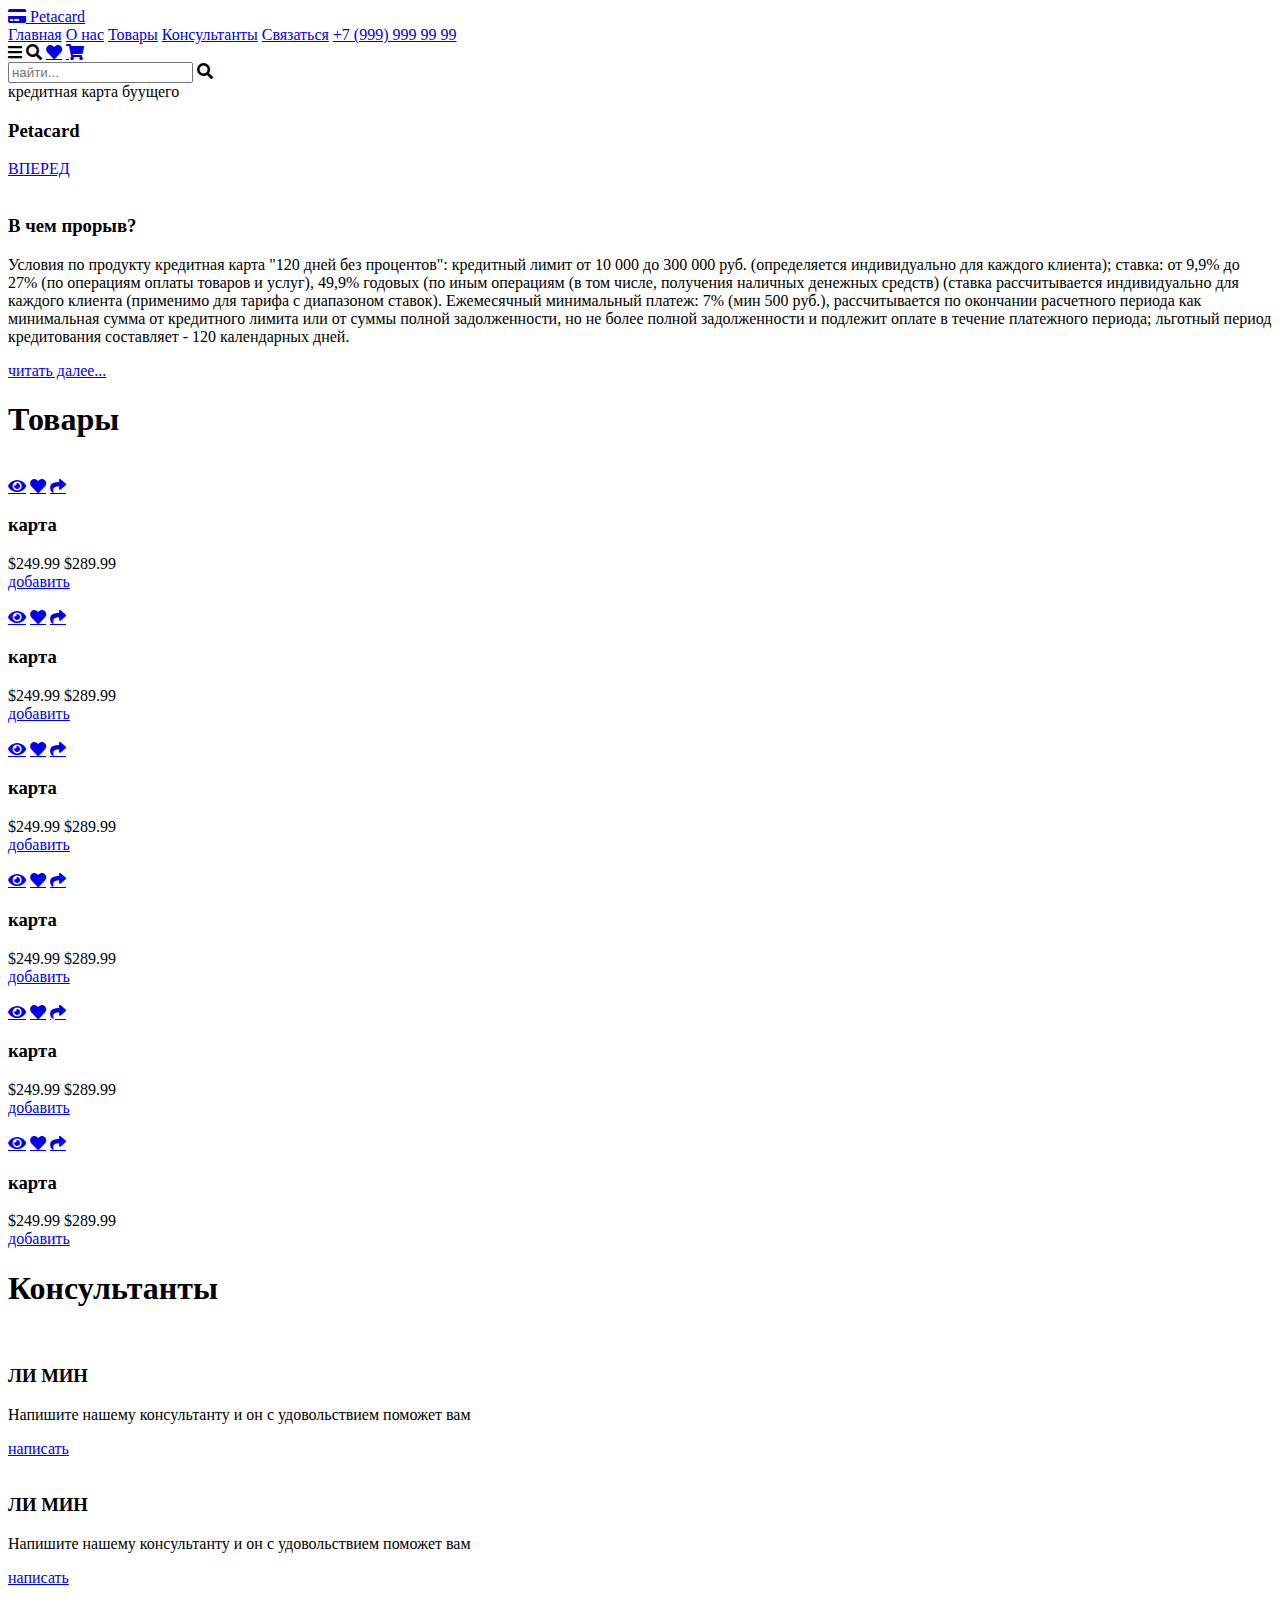
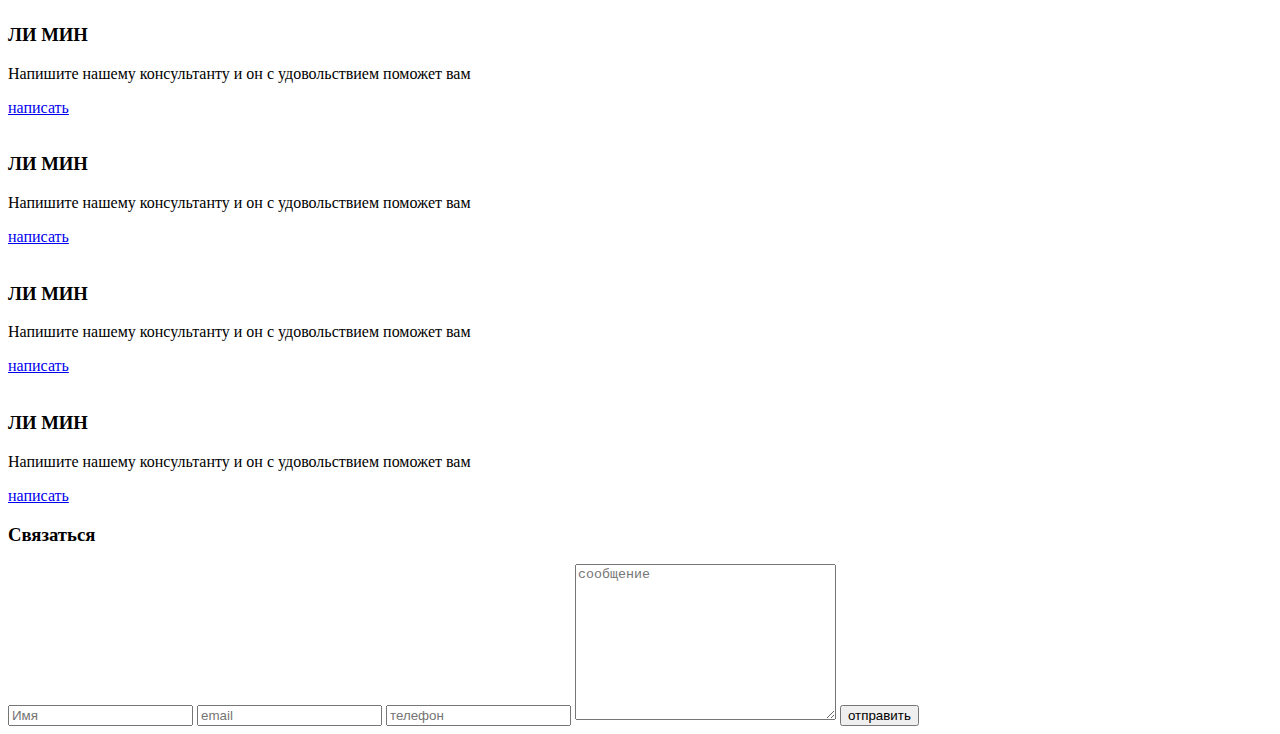
==== index.html @ 0187c07c "Add files via upload" ====
<!DOCTYPE html>
<html lang="en">
<head>
    <meta charset="UTF-8">
    <meta http-equiv="X-UA-Compatible" content="IE=edge">
    <meta name="viewport" content="width=device-width, initial-scale=1.0">
    <title>билет_3</title>

    <link rel="stylesheet" href="https://cdnjs.cloudflare.com/ajax/libs/font-awesome/5.15.4/css/all.min.css">

    <link rel="stylesheet" href="css/style.css">

    <script src="js/script.js" defer></script>

</head>
<body>

<header class="header">

    <a href="#" class="logo"> <i class="fa fa-credit-card"></i> Petacard </a>

    <nav class="navbar">
        <a href="#home">Главная</a>
        <a href="#about">О нас</a>
        <a href="#shop">Товары</a>
        <a href="#gallery">Консультанты</a>
        <a href="#message">Связаться</a>
          <a href="#">+7 (999) 999 99 99</a>
    </nav>

    <div class="icons">
        <div id="menu-btn" class="fas fa-bars"></div>
        <div id="search-btn" class="fas fa-search"></div>
        <a href="#" class="fas fa-heart"></a>
        <a href="#" class="fas fa-shopping-cart"></a>
    </div>

    <form action="" class="search-form">
        <input type="search" name="" placeholder="найти..." id="search-box">
        <label for="search-box" class="fas fa-search"></label>
    </form>

</header>
<!-- header -->

<!-- home section starts  -->

<section class="home" id="home">

    <div class="slide active" style="background:url(images/home-bg-1.png) no-repeat; background-size: cover; background-position: center;">
        <div class="content">
            <span>кредитная карта буущего</span>
            <h3>Petacard</h3>
            <a href="#" class="btn">ВПЕРЕД</a>
        </div>
    </div>

</section>

<!-- home section ends -->


<!-- services section starts  

<section class="service">

    <div class="box">
        <img src="images/icon-1.png" alt="">
        <h3>бесплатная доставка</h3>
        <p>заказывайте из любой точки мира и мы доставим бесплатно</p>
    </div>

    <div class="box">
        <img src="images/icon-2.png" alt="">
        <h3>возможность возврата</h3>
        <p>в случае нарушения условий вернем вам деньги за товар</p>
    </div>

    <div class="box">
        <img src="images/icon-3.png" alt="">
        <h3>поддержка 24/7 </h3>
        <p>в случае возникновения проблем свяжитесь с консультантами</p>
    </div>

</section>

 services section ends -->

<!-- about section starts  -->

<section class="about" id="about">

    <div class="image">
        <img src="images/about-img.png" alt="">
    </div>

    <div class="content">
        <div class="box">
            <h3>В чем прорыв?</h3>
            <p>Условия по продукту кредитная карта "120 дней без процентов": кредитный лимит от 10 000 до 300 000 руб. (определяется индивидуально для каждого клиента); ставка: от 9,9% до 27% (по операциям оплаты товаров и услуг), 49,9% годовых (по иным операциям (в том числе, получения наличных денежных средств) (ставка рассчитывается индивидуально для каждого клиента (применимо для тарифа с диапазоном ставок). Ежемесячный минимальный платеж: 7% (мин 500 руб.), рассчитывается по окончании расчетного периода как минимальная сумма от кредитного лимита или от суммы полной задолженности, но не более полной задолженности и подлежит оплате в течение платежного периода; льготный период кредитования составляет - 120 календарных дней.</p>
            <a href="#" class="btn">читать далее...</a>
        </div>

</section>

<!-- about section ends -->

<!-- shop section starts  -->

<section class="shop" id="shop">

    <h1 class="heading">Товары</h1>

    <div class="box-container">

        <div class="box">
            <div class="image">
                <img src="images/product-1.png" alt="">
                <div class="icons">
                    <a href="#" class="fas fa-eye"></a>
                    <a href="#" class="fas fa-heart"></a>
                    <a href="#" class="fas fa-share"></a>
                </div>
            </div>
            <div class="content">
                <h3>карта</h3>
                <div class="price"> $249.99 <span>$289.99</span> </div>
                <a href="#" class="btn">добавить</a>
            </div>
        </div>

        <div class="box">
            <div class="image">
                <img src="images/product-2.png" alt="">
                <div class="icons">
                    <a href="#" class="fas fa-eye"></a>
                    <a href="#" class="fas fa-heart"></a>
                    <a href="#" class="fas fa-share"></a>
                </div>
            </div>
            <div class="content">
                <h3>карта</h3>
                <div class="price"> $249.99 <span>$289.99</span> </div>
                <a href="#" class="btn">добавить</a>
            </div>
        </div>

        <div class="box">
            <div class="image">
                <img src="images/product-3.png" alt="">
                <div class="icons">
                    <a href="#" class="fas fa-eye"></a>
                    <a href="#" class="fas fa-heart"></a>
                    <a href="#" class="fas fa-share"></a>
                </div>
            </div>
            <div class="content">
                <h3>карта</h3>
                <div class="price"> $249.99 <span>$289.99</span> </div>
                <a href="#" class="btn">добавить</a>
            </div>
        </div>

        <div class="box">
            <div class="image">
                <img src="images/product-4.png" alt="">
                <div class="icons">
                    <a href="#" class="fas fa-eye"></a>
                    <a href="#" class="fas fa-heart"></a>
                    <a href="#" class="fas fa-share"></a>
                </div>
            </div>
            <div class="content">
                <h3>карта</h3>
                <div class="price"> $249.99 <span>$289.99</span> </div>
                <a href="#" class="btn">добавить</a>
            </div>
        </div>

        <div class="box">
            <div class="image">
                <img src="images/product-5.png" alt="">
                <div class="icons">
                    <a href="#" class="fas fa-eye"></a>
                    <a href="#" class="fas fa-heart"></a>
                    <a href="#" class="fas fa-share"></a>
                </div>
            </div>
            <div class="content">
                <h3>карта</h3>
                <div class="price"> $249.99 <span>$289.99</span> </div>
                <a href="#" class="btn">добавить</a>
            </div>
        </div>

        <div class="box">
            <div class="image">
                <img src="images/product-6.png" alt="">
                <div class="icons">
                    <a href="#" class="fas fa-eye"></a>
                    <a href="#" class="fas fa-heart"></a>
                    <a href="#" class="fas fa-share"></a>
                </div>
            </div>
            <div class="content">
                <h3>карта</h3>
                <div class="price"> $249.99 <span>$289.99</span> </div>
                <a href="#" class="btn">добавить</a>
            </div>
        </div>

    </div>

</section>

<!-- shop section ends -->

<!-- gallery section starts  -->

<section class="gallery" id="gallery">

    <h1 class="heading"> Консультанты </h1>

    <div class="box-container">

        <div class="box">
            <img src="images/gallery-img-1.jpg" alt="">
            <div class="content">
                <h3>ЛИ МИН</h3>
                <p>Напишите нашему консультанту и он с удовольствием поможет вам</p>
                <a href="#" class="btn">написать</a>
            </div>
        </div>

        <div class="box">
            <img src="images/gallery-img-2.jpg" alt="">
            <div class="content">
                <h3>ЛИ МИН</h3>
                <p>Напишите нашему консультанту и он с удовольствием поможет вам</p>
                <a href="#" class="btn">написать</a>
            </div>
        </div>

        <div class="box">
            <img src="images/gallery-img-3.jpg" alt="">
            <div class="content">
                <h3>ЛИ МИН</h3>
                <p>Напишите нашему консультанту и он с удовольствием поможет вам</p>
                <a href="#" class="btn">написать</a>
            </div>
        </div>

        <div class="box">
            <img src="images/gallery-img-4.jpg" alt="">
            <div class="content">
               <h3>ЛИ МИН</h3>
                <p>Напишите нашему консультанту и он с удовольствием поможет вам</p>
                <a href="#" class="btn">написать</a>
            </div>
        </div>

        <div class="box">
            <img src="images/gallery-img-5.jpg" alt="">
            <div class="content">
                <h3>ЛИ МИН</h3>
                <p>Напишите нашему консультанту и он с удовольствием поможет вам</p>
                <a href="#" class="btn">написать</a>
            </div>
        </div>

        <div class="box">
            <img src="images/gallery-img-6.jpg" alt="">
            <div class="content">
               <h3>ЛИ МИН</h3>
                <p>Напишите нашему консультанту и он с удовольствием поможет вам</p>
                <a href="#" class="btn">написать</a>
            </div>
        </div>

    </div>

</section>

<!-- gallery section ends -->

<!-- message sections starts  -->

<section class="message" id="message">

    <form action="">
        <h3>Связаться</h3>
        <input type="text" placeholder="Имя" class="box">
        <input type="email" placeholder="email" class="box">
        <input type="number" placeholder="телефон" class="box">
      <textarea name="" placeholder="сообщение" class="box" id="" cols="30" rows="10"></textarea>
        <input type="submit" value="отправить" class="btn">
    </form>

</section>

<!-- message section ends -->

</body>
</html>
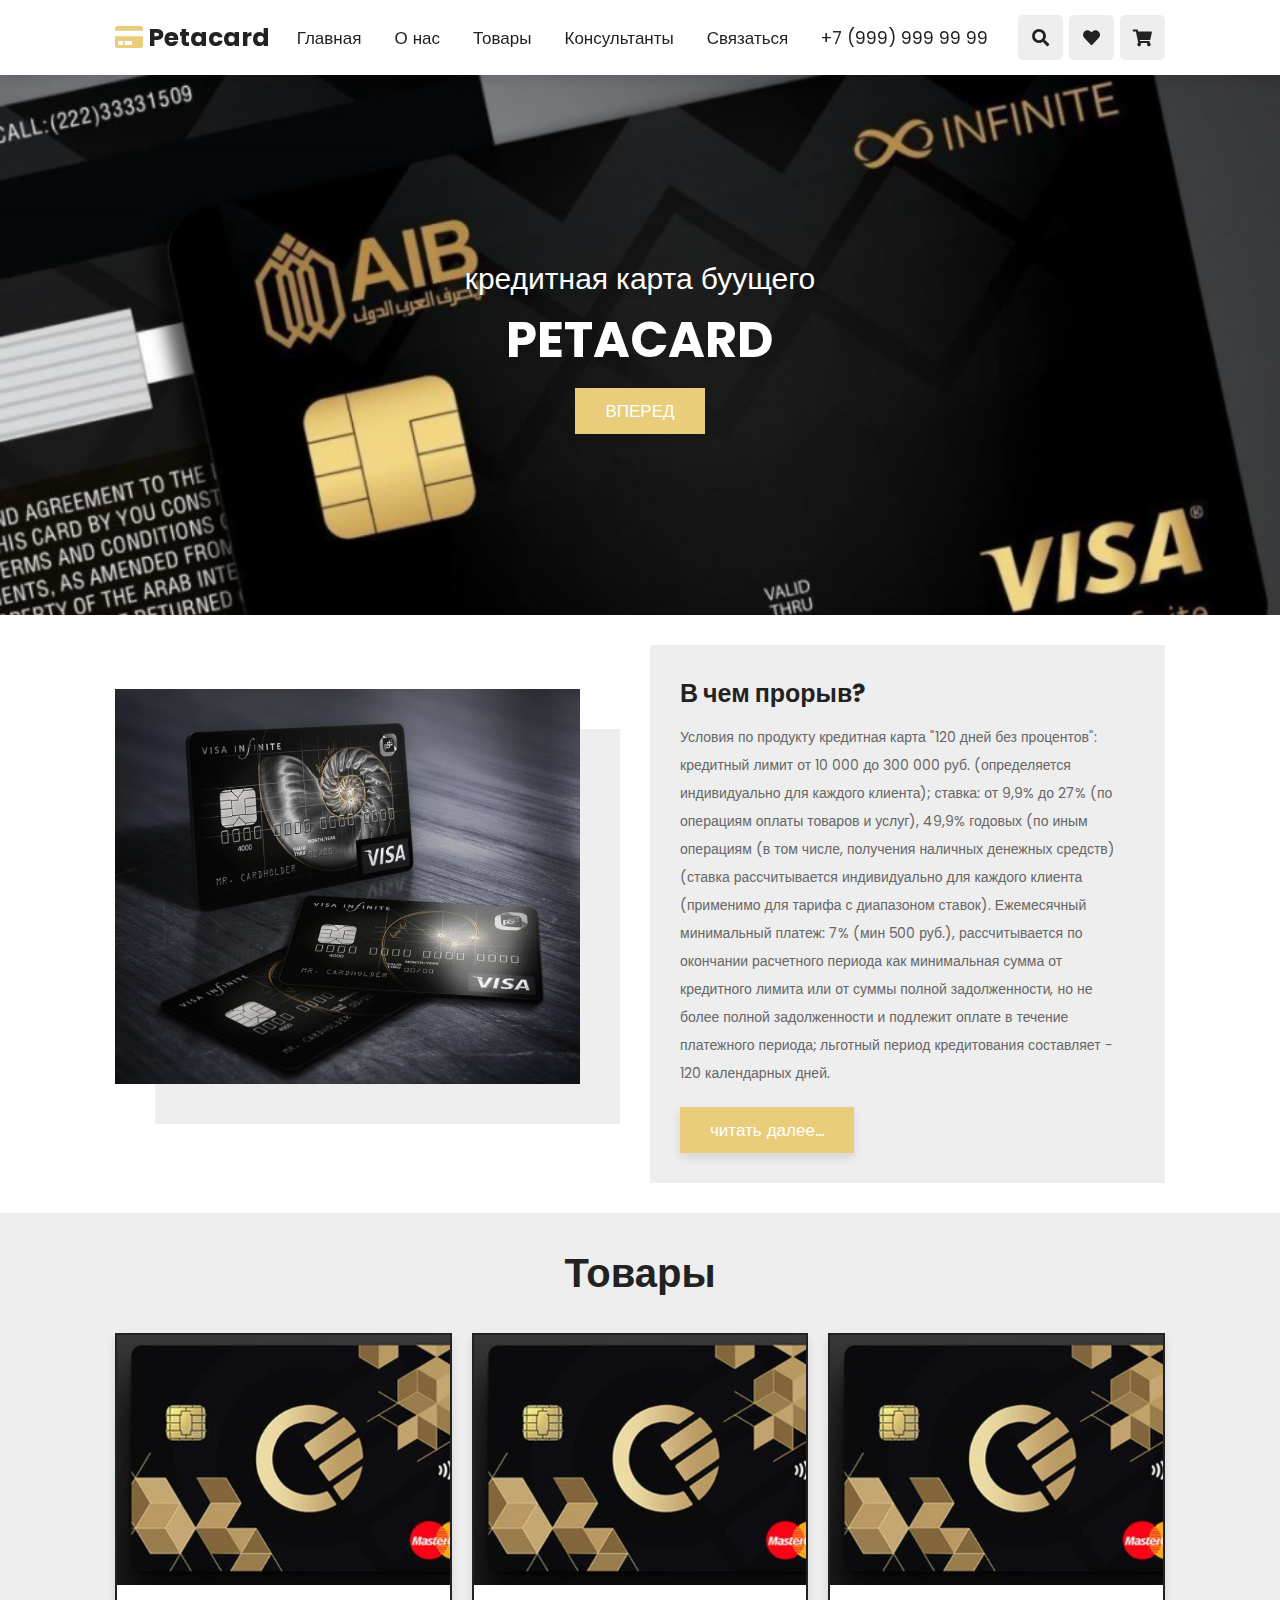
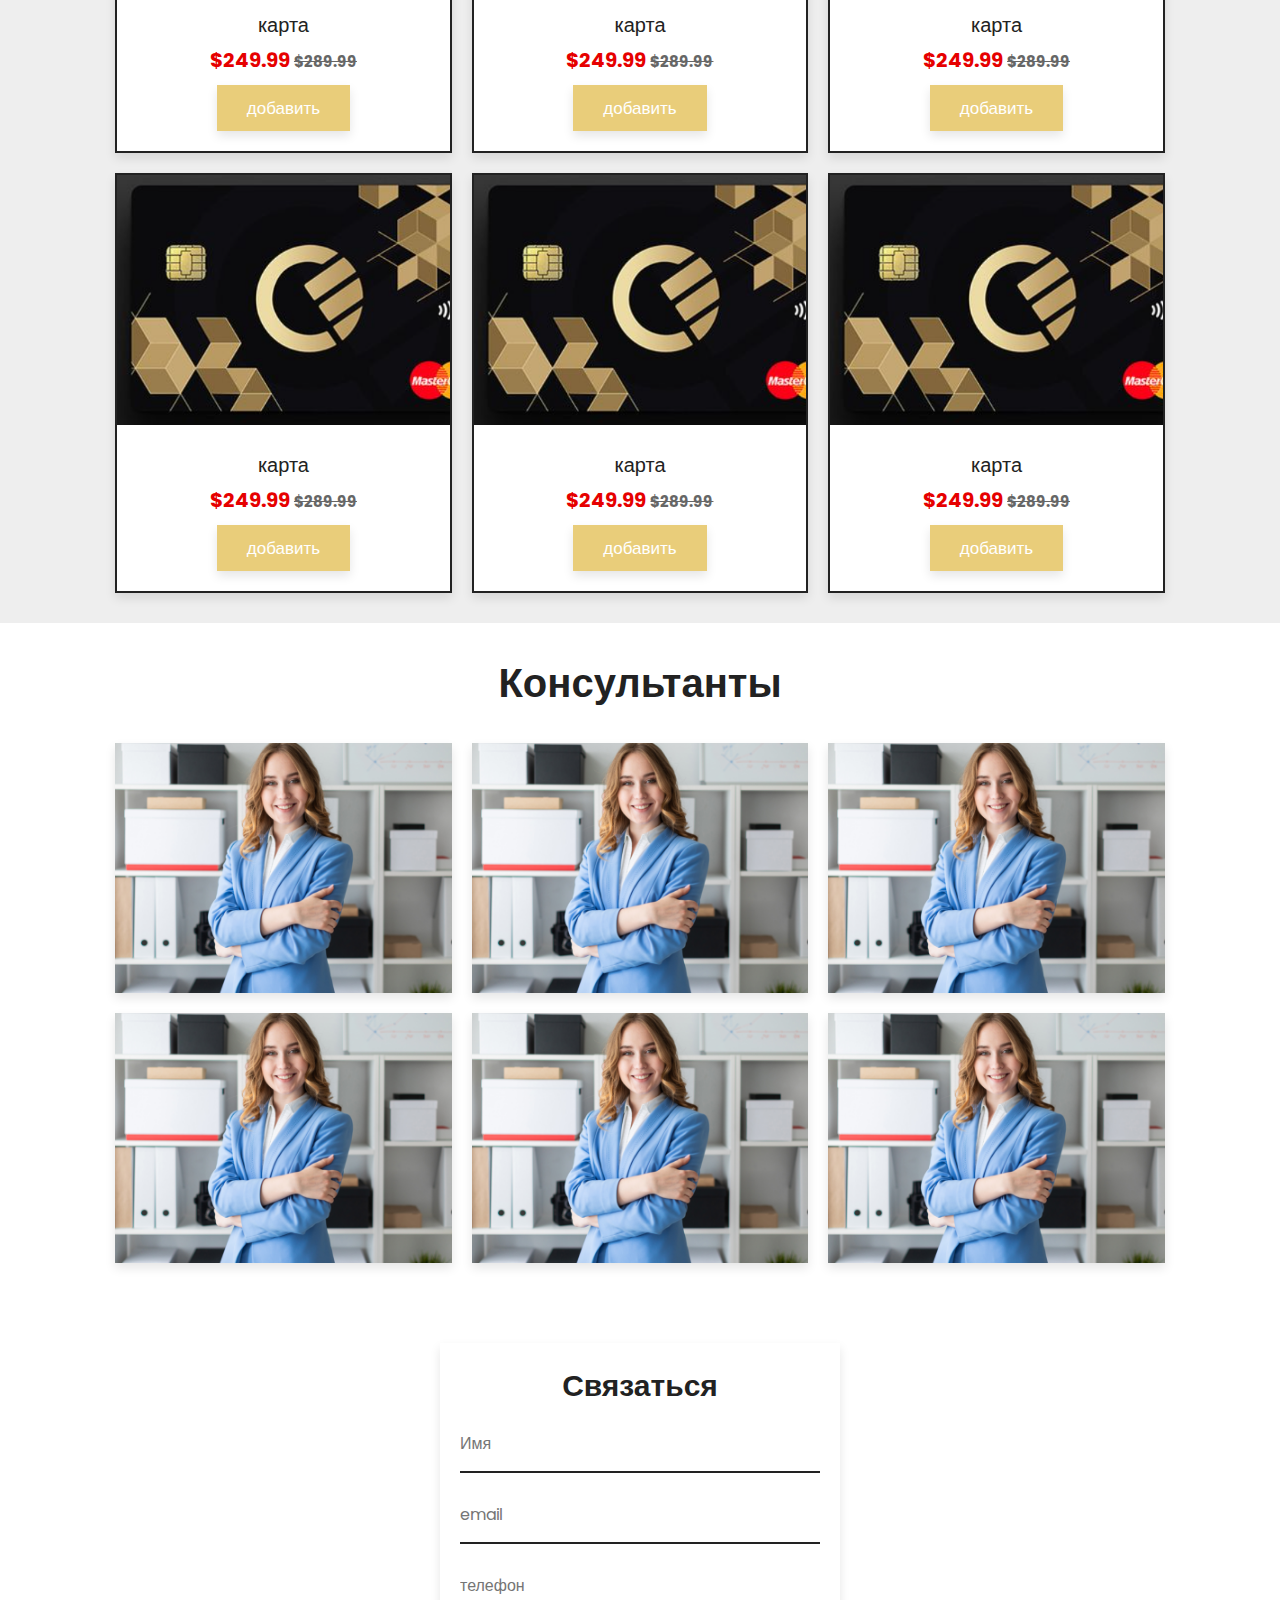
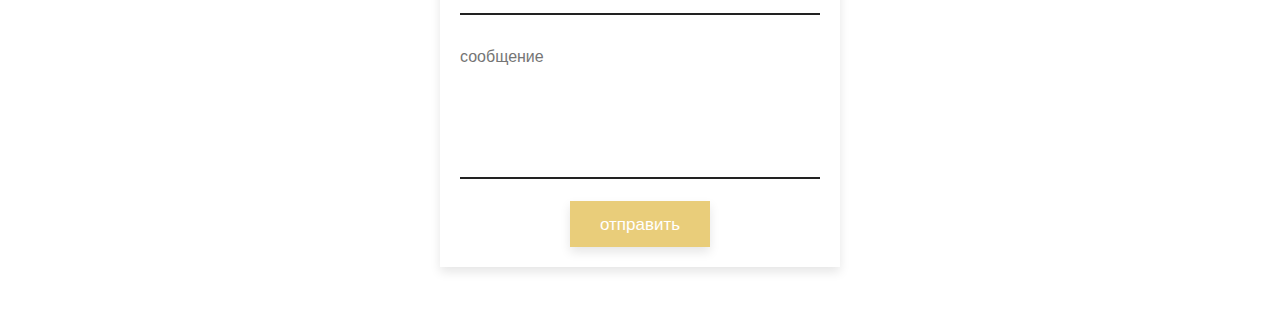
==== commit 37eb6dd3: "Update index.html" ====
--- a/index.html
+++ b/index.html
@@ -4,7 +4,7 @@
     <meta charset="UTF-8">
     <meta http-equiv="X-UA-Compatible" content="IE=edge">
     <meta name="viewport" content="width=device-width, initial-scale=1.0">
-    <title>билет_3</title>
+    <title>sait</title>
 
     <link rel="stylesheet" href="https://cdnjs.cloudflare.com/ajax/libs/font-awesome/5.15.4/css/all.min.css">
 
@@ -301,4 +301,4 @@
 <!-- message section ends -->
 
 </body>
-</html>+</html>
--- a/css/style.css
+++ b/css/style.css
@@ -0,0 +1,634 @@
+@import url("https://fonts.googleapis.com/css2?family=Poppins:wght@100;300;400;500;600&display=swap");
+* {
+  font-family: 'Poppins', sans-serif;
+  margin: 0;
+  padding: 0;
+  -webkit-box-sizing: border-box;
+          box-sizing: border-box;
+  text-decoration: none;
+  outline: none;
+  border: none;
+/*  text-transform: capitalize;*/
+  -webkit-transition: all .2s linear;
+  transition: all .2s linear;
+}
+
+html {
+  font-size: 62.5%;
+  overflow-x: hidden;
+  scroll-behavior: smooth;
+  scroll-padding-top: 7rem;
+}
+
+html::-webkit-scrollbar {
+  width: 1rem;
+}
+
+html::-webkit-scrollbar-track {
+  background: transparent;
+}
+
+html::-webkit-scrollbar-thumb {
+  background: #1266d0;
+}
+
+section {
+  padding: 3rem 9%;
+}
+
+.heading {
+  text-align: center;
+  color: #222;
+  margin-bottom: 3rem;
+  font-size: 4rem;
+}
+
+.btn {
+  display: inline-block;
+  margin-top: 1rem;
+  padding: 1rem 3rem;
+  background:#e9cd7a;
+  color: #fff;
+  font-size: 1.7rem;
+  -webkit-box-shadow: 0 0.5rem 1rem rgba(0, 0, 0, 0.1);
+          box-shadow: 0 0.5rem 1rem rgba(0, 0, 0, 0.1);
+  cursor: pointer;
+}
+
+.btn:hover {
+  letter-spacing: .1rem;
+}
+
+@-webkit-keyframes fadeIn {
+  0% {
+    opacity: 0;
+    -webkit-transform: translateY(-4rem) scale(0.4);
+            transform: translateY(-4rem) scale(0.4);
+  }
+}
+
+@keyframes fadeIn {
+  0% {
+    opacity: 0;
+    -webkit-transform: translateY(-4rem) scale(0.4);
+            transform: translateY(-4rem) scale(0.4);
+  }
+}
+
+.header {
+  position: -webkit-sticky;
+  position: sticky;
+  top: 0;
+  left: 0;
+  right: 0;
+  z-index: 1000;
+  -webkit-box-shadow: 0 0.5rem 1rem rgba(0, 0, 0, 0.1);
+          box-shadow: 0 0.5rem 1rem rgba(0, 0, 0, 0.1);
+  background: #fff;
+  display: -webkit-box;
+  display: -ms-flexbox;
+  display: flex;
+  -webkit-box-align: center;
+      -ms-flex-align: center;
+          align-items: center;
+  -webkit-box-pack: justify;
+      -ms-flex-pack: justify;
+          justify-content: space-between;
+  padding: 1.5rem 9%;
+}
+
+.header .logo {
+  font-size: 2.5rem;
+  color: #222;
+  font-weight: bolder;
+}
+
+.header .logo i {
+  color: #e9cd7a;
+}
+
+.header .navbar a {
+  margin: 0 1.5rem;
+  font-size: 1.7rem;
+  color: #222;
+}
+
+.header .navbar a:hover {
+  color: #e60000;
+}
+
+.header .icons div,
+.header .icons a {
+  height: 4.5rem;
+  width: 4.5rem;
+  line-height: 4.5rem;
+  border-radius: .5rem;
+  background: #eee;
+  font-size: 1.7rem;
+  color: #222;
+  margin-left: .3rem;
+  text-align: center;
+  cursor: pointer;
+}
+
+.header .icons div:hover,
+.header .icons a:hover {
+  background:#e9cd7a;
+  color: #fff;
+}
+
+.header #menu-btn {
+  display: none;
+}
+
+.header .search-form {
+  position: absolute;
+  top: 99%;
+  left: 0;
+  right: 0;
+  height: 6rem;
+  background: #fff;
+  border-top: 0.2rem solid #222;
+  border-bottom: 0.2rem solid #222;
+  display: -webkit-box;
+  display: -ms-flexbox;
+  display: flex;
+  -webkit-box-align: center;
+      -ms-flex-align: center;
+          align-items: center;
+  padding: 0 2rem;
+  -webkit-clip-path: polygon(0 0, 100% 0, 100% 0, 0 0);
+          clip-path: polygon(0 0, 100% 0, 100% 0, 0 0);
+}
+
+.header .search-form.active {
+  -webkit-clip-path: polygon(0 0, 100% 0, 100% 100%, 0 100%);
+          clip-path: polygon(0 0, 100% 0, 100% 100%, 0 100%);
+}
+
+.header .search-form input {
+  width: 100%;
+  font-size: 1.6rem;
+  color: #666;
+  text-transform: none;
+}
+
+.header .search-form label {
+  font-size: 2.5rem;
+  margin-left: 2rem;
+  color: #222;
+  cursor: pointer;
+}
+
+.header .search-form label:hover {
+  color: #e60000;
+}
+
+.home {
+  position: relative;
+  padding: 0;
+}
+
+.home .slide {
+  padding: 2rem;
+  display: -webkit-box;
+  display: -ms-flexbox;
+  display: flex;
+  min-height: 60vh;
+  display: none;
+}
+
+.home .slide.active {
+  display: -webkit-box;
+  display: -ms-flexbox;
+  display: flex;
+}
+
+.home .slide .content {
+  margin: auto;
+  text-align: center;
+}
+
+.home .slide .content span {
+  color: #fff;
+  display: block;
+  font-size: 3rem;
+  text-shadow: 0 0.5rem 1rem rgba(0, 0, 0, 0.1);
+  -webkit-animation: fadeIn .2s linear backwards;
+          animation: fadeIn .2s linear backwards;
+}
+
+.home .slide .content h3 {
+  font-size: 5rem;
+  color: #fff;
+  text-shadow: 0 0.5rem 1rem rgba(0, 0, 0, 0.1);
+  text-transform: uppercase;
+  -webkit-animation: fadeIn .2s linear backwards .4s;
+          animation: fadeIn .2s linear backwards .4s;
+}
+
+.home .slide .content .btn {
+  -webkit-animation: fadeIn .2s linear backwards .6s;
+          animation: fadeIn .2s linear backwards .6s;
+}
+
+.home #next-slide,
+.home #prev-slide {
+  height: 5rem;
+  width: 5rem;
+  line-height: 4.5rem;
+  font-size: 2.5rem;
+  color: #222;
+  border: 0.2rem solid #222;
+  background: #fff;
+  -webkit-box-shadow: 0 0.5rem 1rem rgba(0, 0, 0, 0.1);
+          box-shadow: 0 0.5rem 1rem rgba(0, 0, 0, 0.1);
+  cursor: pointer;
+  position: absolute;
+  bottom: 2rem;
+  right: 2rem;
+  text-align: center;
+}
+
+.home #next-slide:hover,
+.home #prev-slide:hover {
+  background: #e60000;
+  color: #fff;
+}
+
+.home #prev-slide {
+  right: 8rem;
+}
+
+.about {
+  display: -webkit-box;
+  display: -ms-flexbox;
+  display: flex;
+  -webkit-box-align: center;
+      -ms-flex-align: center;
+          align-items: center;
+  -ms-flex-wrap: wrap;
+      flex-wrap: wrap;
+  gap: 2rem;
+}
+
+.about .image {
+  -webkit-box-flex: 1;
+      -ms-flex: 1 1 42rem;
+          flex: 1 1 42rem;
+  padding-bottom: 5rem;
+  padding-right: 5rem;
+}
+
+.about .image img {
+  width: 100%;
+  -webkit-box-shadow: 4rem 4rem 0 #eee;
+          box-shadow: 4rem 4rem 0 #eee;
+}
+
+.about .content {
+  -webkit-box-flex: 1;
+      -ms-flex: 1 1 42rem;
+          flex: 1 1 42rem;
+}
+
+.about .content .box {
+  padding: 3rem;
+  background: #eee;
+}
+
+.about .content .box h3 {
+  font-size: 2.5rem;
+  color: #222;
+}
+
+.about .content .box p {
+  padding: 1rem 0;
+  line-height: 2;
+  color: #666;
+  font-size: 1.4rem;
+}
+
+.about .content .icons-container {
+  display: -webkit-box;
+  display: -ms-flexbox;
+  display: flex;
+  -ms-flex-wrap: wrap;
+      flex-wrap: wrap;
+  -webkit-box-align: end;
+      -ms-flex-align: end;
+          align-items: flex-end;
+  gap: 2rem;
+  margin-top: 2rem;
+}
+
+.about .content .icons-container .icons {
+  -webkit-box-flex: 1;
+      -ms-flex: 1 1 16rem;
+          flex: 1 1 16rem;
+  background: #eee;
+  padding: 2rem;
+  text-align: center;
+}
+
+.about .content .icons-container .icons i {
+  color: #e60000;
+  margin-bottom: 1rem;
+  font-size: 5rem;
+}
+
+.about .content .icons-container .icons p {
+  font-size: 1.4rem;
+  color: #666;
+}
+
+.shop {
+  background: #eee;
+}
+
+.shop .box-container {
+  display: -ms-grid;
+  display: grid;
+  -ms-grid-columns: (minmax(31rem, 1fr))[auto-fit];
+      grid-template-columns: repeat(auto-fit, minmax(31rem, 1fr));
+  gap: 2rem;
+}
+
+.shop .box-container .box {
+  text-align: center;
+  background: #fff;
+  border: 0.2rem solid #222;
+  -webkit-box-shadow: 0 0.5rem 1rem rgba(0, 0, 0, 0.1);
+          box-shadow: 0 0.5rem 1rem rgba(0, 0, 0, 0.1);
+}
+
+.shop .box-container .box:hover .image img {
+  -webkit-transform: scale(1.1);
+          transform: scale(1.1);
+}
+
+.shop .box-container .box:hover .image .icons {
+  -webkit-transform: translateX(0rem);
+          transform: translateX(0rem);
+}
+
+.shop .box-container .box .image {
+  position: relative;
+  overflow: hidden;
+}
+
+.shop .box-container .box .image img {
+  height: 25rem;
+}
+
+.shop .box-container .box .image .icons {
+  position: absolute;
+  top: 1rem;
+  left: 2rem;
+  -webkit-transform: translateX(-10rem);
+          transform: translateX(-10rem);
+}
+
+.shop .box-container .box .image .icons a {
+  display: block;
+  height: 5rem;
+  width: 5rem;
+  line-height: 4.5rem;
+  font-size: 1.7rem;
+  color: #222;
+  border: 0.2rem solid #222;
+  -webkit-box-shadow: 0 0.5rem 1rem rgba(0, 0, 0, 0.1);
+          box-shadow: 0 0.5rem 1rem rgba(0, 0, 0, 0.1);
+  margin-top: 1rem;
+}
+
+.shop .box-container .box .image .icons a:hover {
+  color: #fff;
+  background: #1266d0;
+}
+
+.shop .box-container .box .content {
+  padding: 2rem;
+}
+
+.shop .box-container .box .content h3 {
+  font-size: 2rem;
+  color: #222;
+  padding-bottom: .5rem;
+  font-weight: normal;
+}
+
+.shop .box-container .box .content .price {
+  font-size: 2rem;
+  font-weight: bolder;
+  color: #e60000;
+}
+
+.shop .box-container .box .content .price span {
+  color: #666;
+  font-size: 1.5rem;
+  text-decoration: line-through;
+}
+
+.gallery .box-container {
+  display: -ms-grid;
+  display: grid;
+  -ms-grid-columns: (minmax(31rem, 1fr))[auto-fit];
+      grid-template-columns: repeat(auto-fit, minmax(31rem, 1fr));
+  gap: 2rem;
+}
+
+.gallery .box-container .box {
+  height: 25rem;
+  overflow: hidden;
+  position: relative;
+  -webkit-box-shadow: 0 0.5rem 1rem rgba(0, 0, 0, 0.1);
+          box-shadow: 0 0.5rem 1rem rgba(0, 0, 0, 0.1);
+}
+
+.gallery .box-container .box:hover .content {
+  display: -webkit-box;
+  display: -ms-flexbox;
+  display: flex;
+}
+
+.gallery .box-container .box img {
+  height: 100%;
+  width: 100%;
+  -o-object-fit: cover;
+     object-fit: cover;
+}
+
+.gallery .box-container .box .content {
+  background: rgba(255, 255, 255, 0.8);
+  display: -webkit-box;
+  display: -ms-flexbox;
+  display: flex;
+  -webkit-box-orient: vertical;
+  -webkit-box-direction: normal;
+      -ms-flex-flow: column;
+          flex-flow: column;
+  -webkit-box-align: center;
+      -ms-flex-align: center;
+          align-items: center;
+  -webkit-box-pack: center;
+      -ms-flex-pack: center;
+          justify-content: center;
+  position: absolute;
+  top: 0;
+  left: 0;
+  height: 100%;
+  width: 100%;
+  padding: 2rem;
+  text-align: center;
+  border: 0.2rem solid #222;
+  display: none;
+}
+
+.gallery .box-container .box .content h3 {
+  font-size: 2rem;
+  color: #222;
+  -webkit-animation: fadeIn .2s linear backwards;
+          animation: fadeIn .2s linear backwards;
+}
+
+.gallery .box-container .box .content p {
+  font-size: 1.4rem;
+  color: #222;
+  padding: 1rem 0;
+  line-height: 2;
+  -webkit-animation: fadeIn .2s linear backwards .4s;
+          animation: fadeIn .2s linear backwards .4s;
+}
+
+.gallery .box-container .box .content .btn {
+  -webkit-animation: fadeIn .2s linear backwards .6s;
+          animation: fadeIn .2s linear backwards .6s;
+}
+
+.message {
+  background: url(../images/message-bg.png) no-repeat;
+  background-size: cover;
+  background-position: center;
+  background-attachment: fixed;
+  padding: 3rem 2rem;
+}
+
+.message form {
+  margin: 2rem auto;
+  background: #fff;
+  text-align: center;
+  max-width: 40rem;
+  -webkit-box-shadow: 0 0.5rem 1rem rgba(0, 0, 0, 0.1);
+          box-shadow: 0 0.5rem 1rem rgba(0, 0, 0, 0.1);
+  padding: 2rem;
+}
+
+.message form h3 {
+  font-size: 3rem;
+  color: #222;
+}
+
+.message form .box {
+  width: 100%;
+  padding: 1.5rem 0;
+  margin: .7rem 0;
+  font-size: 1.6rem;
+  color: #666;
+  text-transform: none;
+  border-bottom: 0.2rem solid #222;
+}
+
+.message form .box:focus {
+  border-color: #e60000;
+}
+
+.message form textarea {
+  height: 15rem;
+  resize: none;
+}
+
+.service {
+  display: -ms-grid;
+  display: grid;
+  -ms-grid-columns: (minmax(31rem, 1fr))[auto-fit];
+      grid-template-columns: repeat(auto-fit, minmax(31rem, 1fr));
+  gap: 2rem;
+  background: #e9cd7a;
+}
+
+.service .box {
+  text-align: center;
+  padding: 2rem;
+}
+
+.service .box img {
+  height: 10rem;
+}
+
+.service .box h3 {
+  padding: 1rem 0;
+  font-size: 2rem;
+  color: #fff;
+}
+
+.service .box p {
+  line-height: 2;
+  font-size: 1.4rem;
+  color: #fff;
+}
+
+@media (max-width: 991px) {
+  html {
+    font-size: 55%;
+  }
+  .header {
+    padding: 1.5rem 2rem;
+  }
+  section {
+    padding: 3rem 2rem;
+  }
+}
+
+@media (max-width: 768px) {
+  .header #menu-btn {
+    display: inline-block;
+  }
+  .header .navbar {
+    position: absolute;
+    top: 99%;
+    left: 0;
+    right: 0;
+    background: #fff;
+    border-top: 0.2rem solid #222;
+    border-bottom: 0.2rem solid #222;
+    padding: 0 2rem;
+    -webkit-clip-path: polygon(0 0, 100% 0, 100% 0, 0 0);
+            clip-path: polygon(0 0, 100% 0, 100% 0, 0 0);
+  }
+  .header .navbar.active {
+    -webkit-clip-path: polygon(0 0, 100% 0, 100% 100%, 0 100%);
+            clip-path: polygon(0 0, 100% 0, 100% 100%, 0 100%);
+  }
+  .header .navbar a {
+    display: block;
+    font-size: 2rem;
+    margin: 3rem 1rem;
+  }
+}
+
+@media (max-width: 450px) {
+  html {
+    font-size: 50%;
+  }
+  .home .slide .content h3 {
+    font-size: 4rem;
+  }
+  .home .slide .content span {
+    font-size: 2.5rem;
+  }
+  .banner .content {
+    margin: 3rem 0;
+  }
+}
+/*# sourceMappingURL=style.css.map */